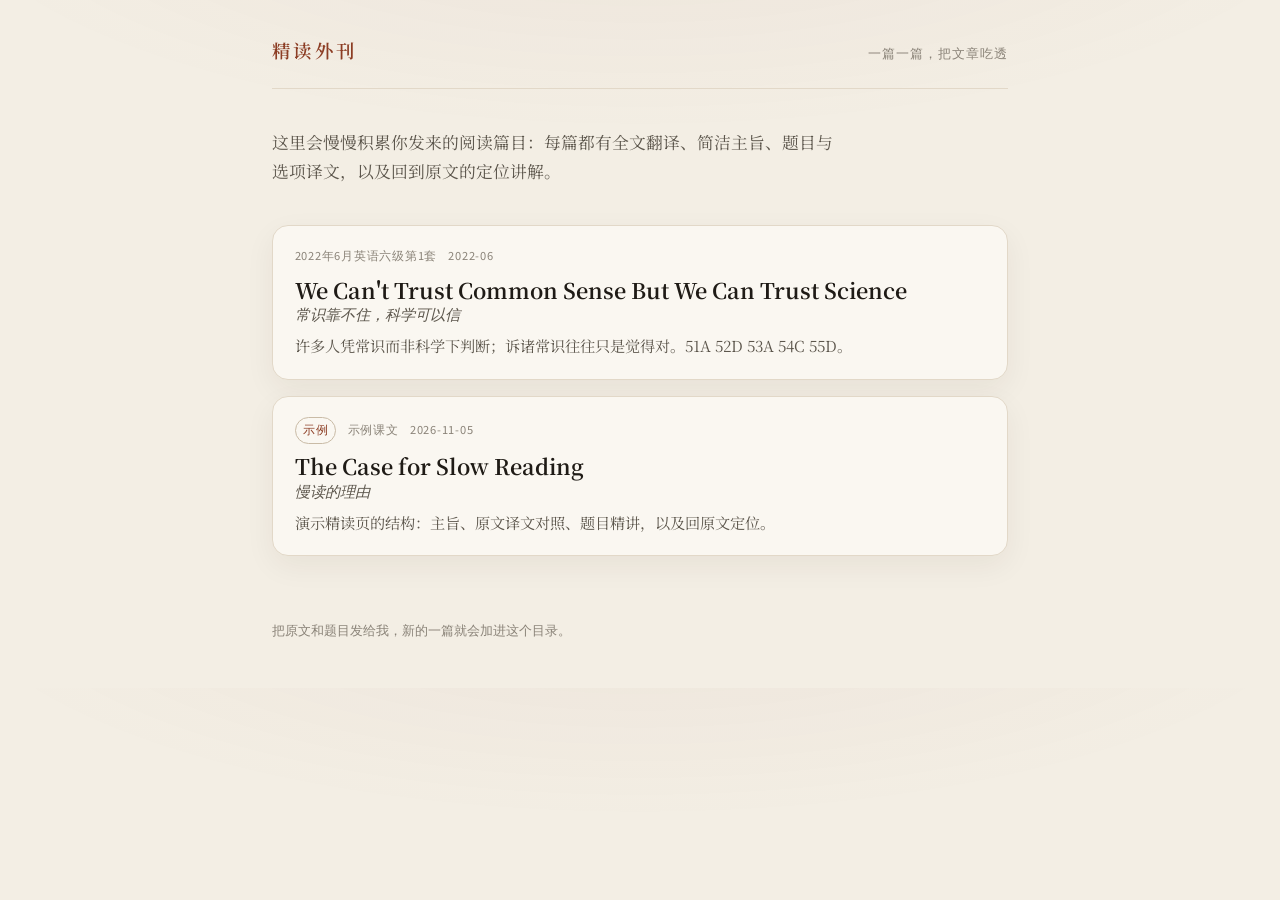
==== index.html @ e443b9b5 "Add the static reading site for GitHub Pages. Place the catalog, article pages, assets, and .nojekyl" ====
<!DOCTYPE html>
<html lang="zh-CN">
<head>
  <meta charset="UTF-8" />
  <meta name="viewport" content="width=device-width, initial-scale=1" />
  <title>精读外刊</title>
  <link rel="preconnect" href="https://fonts.googleapis.com" />
  <link rel="preconnect" href="https://fonts.gstatic.com" crossorigin />
  <link href="https://fonts.googleapis.com/css2?family=Newsreader:ital,opsz,wght@0,8..60,400;0,8..60,650;1,8..60,400&family=Noto+Serif+SC:wght@400;600&family=Source+Sans+3:wght@400;600&display=swap" rel="stylesheet" />
  <link rel="stylesheet" href="assets/style.css" />
</head>
<body class="home">
  <header class="masthead">
    <p class="wordmark">精读外刊</p>
    <p class="tagline">一篇一篇，把文章吃透</p>
  </header>
  <main class="home-main">
    <p class="lede">这里会慢慢积累你发来的阅读篇目：每篇都有全文翻译、简洁主旨、题目与选项译文，以及回到原文的定位讲解。</p>
    <section id="catalog" class="catalog" aria-label="文章目录"></section>
  </main>
  <footer class="site-footer">把原文和题目发给我，新的一篇就会加进这个目录。</footer>
  <script src="assets/catalog.js"></script>
  <script src="assets/app.js"></script>
</body>
</html>
---- assets/style.css ----
/* 精读外刊 — readable editorial style */
:root {
  --paper: #f3eee4;
  --paper-raised: #faf7f1;
  --ink: #1f1b16;
  --ink-soft: #5c564c;
  --ink-faint: #8a8378;
  --rule: #e2d8c8;
  --rule-strong: #c9bba6;
  --accent: #8c3d24;
  --accent-soft: #f3e4da;
  --gold: #c4a574;
  --highlight: #f4e2b0;
  --correct: #2f5d43;
  --correct-bg: #e6f0ea;
  --shadow: 0 10px 30px rgba(50, 38, 22, 0.06);
  --serif-en: "Newsreader", Georgia, "Times New Roman", serif;
  --serif-zh: "Noto Serif SC", "Songti SC", "STSong", "SimSun", serif;
  --sans: "Source Sans 3", "Source Sans Pro", "PingFang SC", "Noto Sans SC", sans-serif;
  --measure: 46rem;
}

* { box-sizing: border-box; }
html { scroll-behavior: smooth; }
body {
  margin: 0;
  background:
    radial-gradient(1200px 420px at 50% -120px, rgba(140, 61, 36, 0.06), transparent 60%),
    var(--paper);
  color: var(--ink);
  font-family: var(--serif-zh);
  font-size: 18px;
  line-height: 1.75;
  -webkit-font-smoothing: antialiased;
  text-rendering: optimizeLegibility;
}

a { color: var(--accent); text-decoration-thickness: 1px; text-underline-offset: 0.18em; }
a:hover { color: #6b2c18; }
:focus-visible { outline: 2px solid var(--accent); outline-offset: 3px; }

.masthead, .article-wrap, .home-main, .site-footer {
  width: min(var(--measure), calc(100% - 2.5rem));
  margin-left: auto;
  margin-right: auto;
}
body.is-bilingual .article-wrap {
  width: min(72rem, calc(100% - 2.5rem));
}

.masthead {
  padding: 2.1rem 0 1.4rem;
  border-bottom: 1px solid var(--rule);
  display: flex;
  align-items: baseline;
  justify-content: space-between;
  gap: 1rem;
}
.wordmark {
  margin: 0;
  font-family: var(--serif-zh);
  font-size: 1.15rem;
  font-weight: 600;
  letter-spacing: 0.18em;
  color: var(--accent);
}
.wordmark a { color: inherit; text-decoration: none; }
.tagline, .meta {
  margin: 0;
  font-family: var(--sans);
  font-size: 0.82rem;
  letter-spacing: 0.08em;
  color: var(--ink-faint);
}

.home-main { padding: 2.4rem 0 4rem; }
.lede {
  max-width: 36rem;
  margin: 0 0 2.4rem;
  color: var(--ink-soft);
  font-size: 1.05rem;
}

.catalog { display: grid; gap: 1rem; }
.card {
  display: block;
  background: var(--paper-raised);
  border: 1px solid var(--rule);
  border-radius: 16px;
  padding: 1.25rem 1.35rem 1.2rem;
  text-decoration: none;
  color: inherit;
  box-shadow: var(--shadow);
  transition: transform 0.18s ease, border-color 0.18s ease;
}
.card:hover { transform: translateY(-2px); border-color: var(--rule-strong); }
.card-kicker {
  display: flex;
  gap: 0.7rem;
  align-items: center;
  font-family: var(--sans);
  font-size: 0.78rem;
  letter-spacing: 0.06em;
  color: var(--ink-faint);
  margin-bottom: 0.45rem;
}
.badge {
  display: inline-block;
  padding: 0.1rem 0.45rem;
  border: 1px solid var(--rule-strong);
  border-radius: 999px;
  color: var(--accent);
}
.card h2 {
  margin: 0 0 0.35rem;
  font-size: 1.35rem;
  line-height: 1.35;
  font-weight: 650;
}
.card h2 small {
  display: block;
  margin-top: 0.2rem;
  font-family: var(--serif-en);
  font-weight: 400;
  font-style: italic;
  font-size: 0.95rem;
  color: var(--ink-soft);
}
.card p { margin: 0; color: var(--ink-soft); font-size: 0.95rem; }

.empty {
  padding: 1.4rem 0 0.2rem;
  color: var(--ink-soft);
}

.article-wrap { padding: 2rem 0 5rem; }
.kicker {
  font-family: var(--sans);
  font-size: 0.8rem;
  letter-spacing: 0.12em;
  text-transform: uppercase;
  color: var(--accent);
  margin: 0 0 0.7rem;
}
.article-title {
  margin: 0 0 0.5rem;
  font-family: var(--serif-en);
  font-size: clamp(2rem, 4vw, 2.8rem);
  line-height: 1.15;
  font-weight: 650;
  letter-spacing: -0.02em;
}
.article-title-zh {
  margin: 0 0 1.4rem;
  font-size: 1.15rem;
  color: var(--ink-soft);
  font-weight: 400;
}

.toolbar {
  position: sticky;
  top: 0;
  z-index: 5;
  display: flex;
  flex-wrap: wrap;
  gap: 0.5rem;
  align-items: center;
  justify-content: space-between;
  padding: 0.7rem 0;
  background: color-mix(in srgb, var(--paper) 88%, transparent);
  backdrop-filter: blur(10px);
  border-bottom: 1px solid transparent;
}
.seg {
  display: inline-flex;
  background: var(--paper-raised);
  border: 1px solid var(--rule);
  border-radius: 999px;
  padding: 0.18rem;
}
.seg button, .type-btn {
  appearance: none;
  border: 0;
  background: transparent;
  color: var(--ink-soft);
  font-family: var(--sans);
  font-size: 0.82rem;
  padding: 0.35rem 0.8rem;
  border-radius: 999px;
  cursor: pointer;
}
.seg button.is-active {
  background: var(--ink);
  color: var(--paper);
}
.type-btn { border: 1px solid var(--rule); background: var(--paper-raised); }
.type-controls { display: flex; gap: 0.35rem; }

.gist {
  background: var(--accent-soft);
  border-left: 3px solid var(--accent);
  border-radius: 0 14px 14px 0;
  padding: 1rem 1.2rem;
  margin: 1.4rem 0 1.8rem;
}
.gist h2 {
  margin: 0 0 0.35rem;
  font-family: var(--sans);
  font-size: 0.75rem;
  letter-spacing: 0.16em;
  text-transform: uppercase;
  color: var(--accent);
  font-weight: 600;
}
.gist p { margin: 0; color: var(--ink); }

.passage { margin: 1.5rem 0 2.8rem; }
.para {
  position: relative;
  padding: 1.15rem 0 1.15rem 2.1rem;
  border-bottom: 1px solid var(--rule);
}
.para:last-child { border-bottom: 0; }
.para .num {
  position: absolute;
  left: 0;
  top: 1.3rem;
  font-family: var(--sans);
  font-size: 0.72rem;
  color: var(--ink-faint);
  letter-spacing: 0.04em;
}
.en {
  font-family: var(--serif-en);
  font-size: 1.16rem;
  line-height: 1.72;
  margin: 0;
}
.zh {
  font-family: var(--serif-zh);
  font-size: 1.02rem;
  line-height: 1.95;
  margin: 0;
  color: var(--ink-soft);
}
[data-mode="en"] .zh,
[data-mode="zh"] .en { display: none; }
[data-mode="zh"] .zh { color: var(--ink); }
[data-mode="bilingual"] .para {
  display: grid;
  grid-template-columns: 1fr 1fr;
  gap: 1.6rem;
  padding-left: 2.1rem;
}
[data-mode="bilingual"] .zh { margin: 0; }
.para.is-lit {
  background: color-mix(in srgb, var(--highlight) 55%, transparent);
  margin-left: -0.8rem;
  margin-right: -0.8rem;
  padding-left: calc(2.1rem + 0.8rem);
  padding-right: 0.8rem;
  border-radius: 10px;
}

.questions h2 {
  margin: 0 0 1rem;
  font-size: 1.25rem;
}
.q {
  background: var(--paper-raised);
  border: 1px solid var(--rule);
  border-radius: 16px;
  padding: 1.2rem 1.3rem 1.3rem;
  margin: 0 0 1rem;
  box-shadow: var(--shadow);
}
.q-label {
  font-family: var(--sans);
  font-size: 0.75rem;
  letter-spacing: 0.12em;
  text-transform: uppercase;
  color: var(--ink-faint);
  margin: 0 0 0.45rem;
}
.stem { margin: 0 0 0.25rem; font-weight: 650; }
.stem-zh { margin: 0 0 1rem; color: var(--ink-soft); }

.options { list-style: none; margin: 0; padding: 0; display: grid; gap: 0.45rem; }
.options li {
  border: 1px solid var(--rule);
  border-radius: 12px;
  padding: 0.7rem 0.85rem;
}
.options .opt-en { font-family: var(--serif-en); margin: 0; }
.options .opt-zh { margin: 0.15rem 0 0; color: var(--ink-soft); font-size: 0.95rem; }
.options li.is-key {
  border-color: color-mix(in srgb, var(--correct) 45%, var(--rule));
  background: var(--correct-bg);
}
.key-flag {
  display: inline-block;
  margin-left: 0.35rem;
  font-family: var(--sans);
  font-size: 0.72rem;
  letter-spacing: 0.06em;
  color: var(--correct);
}

.teach { margin-top: 1rem; padding-top: 0.9rem; border-top: 1px dashed var(--rule); }
.teach h3 {
  margin: 1rem 0 0.35rem;
  font-family: var(--sans);
  font-size: 0.78rem;
  letter-spacing: 0.14em;
  text-transform: uppercase;
  color: var(--accent);
}
.teach h3:first-child { margin-top: 0; }
.teach p, .teach li { color: var(--ink-soft); }
blockquote.evidence {
  margin: 0.4rem 0 0.8rem;
  padding: 0.85rem 1rem;
  background: color-mix(in srgb, var(--highlight) 48%, var(--paper-raised));
  border-left: 3px solid var(--gold);
  border-radius: 0 10px 10px 0;
}
blockquote.evidence p { margin: 0; color: var(--ink); }
blockquote.evidence .tr {
  display: block;
  margin-top: 0.4rem;
  color: var(--ink-soft);
  font-size: 0.95rem;
}
.jump {
  appearance: none;
  border: 0;
  background: none;
  color: var(--accent);
  font-family: inherit;
  font-size: inherit;
  cursor: pointer;
  padding: 0;
  text-decoration: underline;
  text-underline-offset: 0.16em;
}

.site-footer {
  padding: 0 0 2.8rem;
  color: var(--ink-faint);
  font-family: var(--sans);
  font-size: 0.82rem;
}

@media (max-width: 820px) {
  [data-mode="bilingual"] .para {
    grid-template-columns: 1fr;
    gap: 0.55rem;
  }
  body.is-bilingual .article-wrap {
    width: min(var(--measure), calc(100% - 2rem));
  }
}
@media print {
  .toolbar, .masthead { position: static; }
  .card, .q { box-shadow: none; }
  body { background: white; }
}
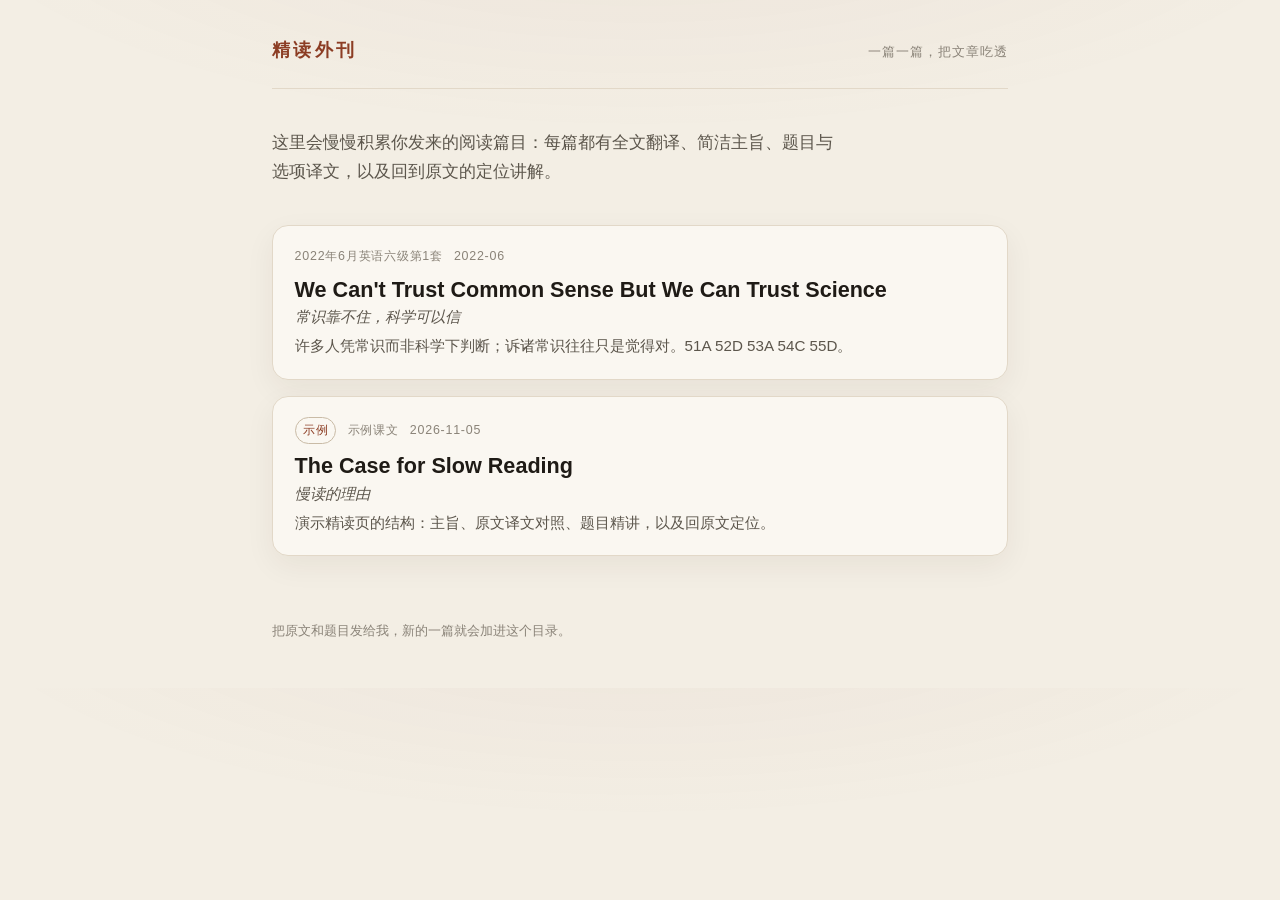
==== commit 77814f25: "Use Apple system fonts instead of decorative Google serifs. Drop Newsreader, Noto Serif SC, and Sour" ====
--- a/index.html
+++ b/index.html
@@ -4,9 +4,6 @@
   <meta charset="UTF-8" />
   <meta name="viewport" content="width=device-width, initial-scale=1" />
   <title>精读外刊</title>
-  <link rel="preconnect" href="https://fonts.googleapis.com" />
-  <link rel="preconnect" href="https://fonts.gstatic.com" crossorigin />
-  <link href="https://fonts.googleapis.com/css2?family=Newsreader:ital,opsz,wght@0,8..60,400;0,8..60,650;1,8..60,400&family=Noto+Serif+SC:wght@400;600&family=Source+Sans+3:wght@400;600&display=swap" rel="stylesheet" />
   <link rel="stylesheet" href="assets/style.css" />
 </head>
 <body class="home">
--- a/assets/style.css
+++ b/assets/style.css
@@ -14,9 +14,10 @@
   --correct: #2f5d43;
   --correct-bg: #e6f0ea;
   --shadow: 0 10px 30px rgba(50, 38, 22, 0.06);
-  --serif-en: "Newsreader", Georgia, "Times New Roman", serif;
-  --serif-zh: "Noto Serif SC", "Songti SC", "STSong", "SimSun", serif;
-  --sans: "Source Sans 3", "Source Sans Pro", "PingFang SC", "Noto Sans SC", sans-serif;
+  --apple: -apple-system, BlinkMacSystemFont, "SF Pro Text", "SF Pro Display", "Helvetica Neue", "PingFang SC", "Hiragino Sans GB", "Microsoft YaHei UI", "Microsoft YaHei", sans-serif;
+  --serif-en: var(--apple);
+  --serif-zh: var(--apple);
+  --sans: var(--apple);
   --measure: 46rem;
 }
 
@@ -28,7 +29,7 @@
     radial-gradient(1200px 420px at 50% -120px, rgba(140, 61, 36, 0.06), transparent 60%),
     var(--paper);
   color: var(--ink);
-  font-family: var(--serif-zh);
+  font-family: var(--apple);
   font-size: 18px;
   line-height: 1.75;
   -webkit-font-smoothing: antialiased;
@@ -115,7 +116,7 @@
   margin: 0 0 0.35rem;
   font-size: 1.35rem;
   line-height: 1.35;
-  font-weight: 650;
+  font-weight: 600;
 }
 .card h2 small {
   display: block;
@@ -147,7 +148,7 @@
   font-family: var(--serif-en);
   font-size: clamp(2rem, 4vw, 2.8rem);
   line-height: 1.15;
-  font-weight: 650;
+  font-weight: 600;
   letter-spacing: -0.02em;
 }
 .article-title-zh {
@@ -282,7 +283,7 @@
   color: var(--ink-faint);
   margin: 0 0 0.45rem;
 }
-.stem { margin: 0 0 0.25rem; font-weight: 650; }
+.stem { margin: 0 0 0.25rem; font-weight: 600; }
 .stem-zh { margin: 0 0 1rem; color: var(--ink-soft); }
 
 .options { list-style: none; margin: 0; padding: 0; display: grid; gap: 0.45rem; }
